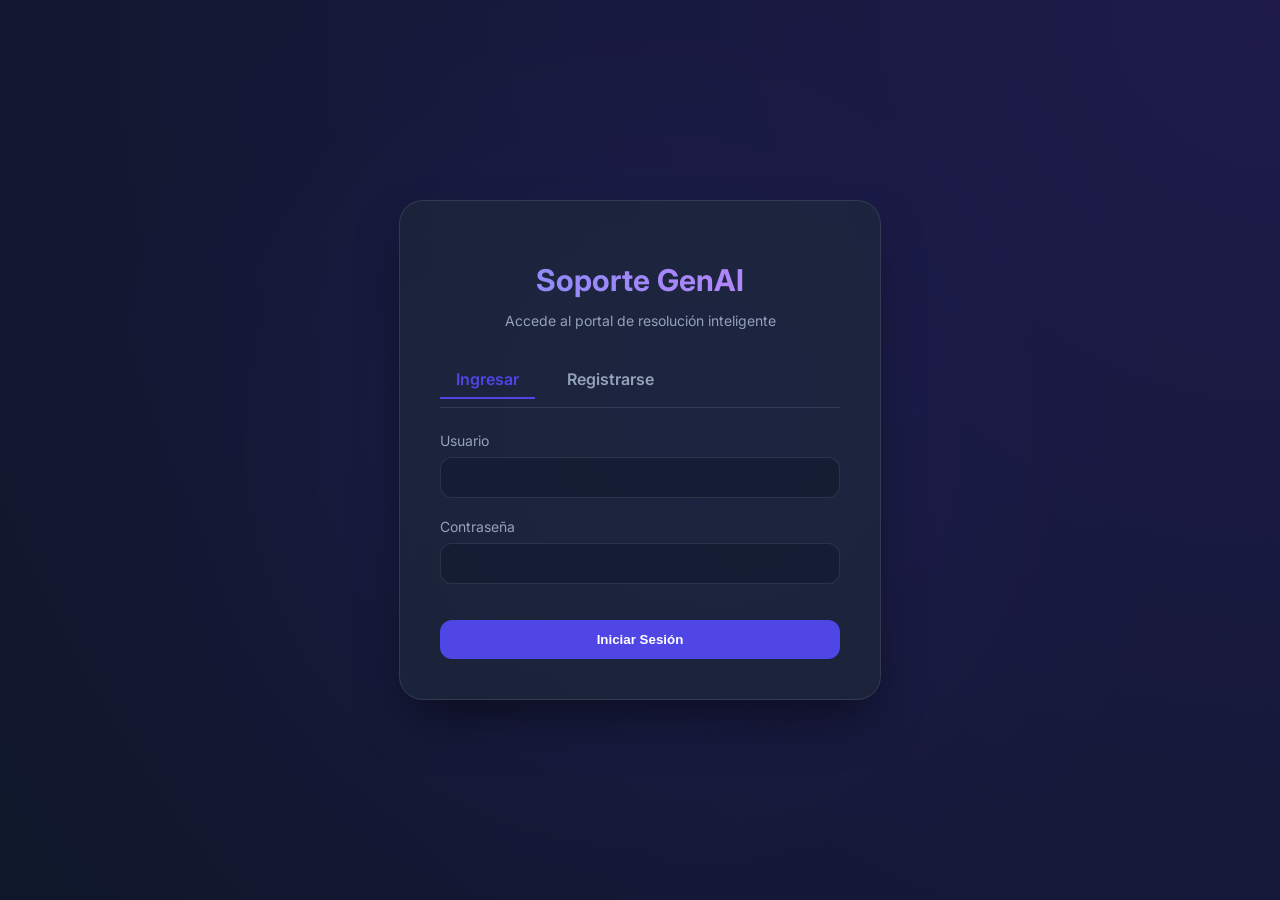
==== api/templates/auth.html @ 63ab6518 "feat: added UI and logic for login and register" ====
<!DOCTYPE html>
<html lang="es">

<head>
    <meta charset="UTF-8">
    <meta name="viewport" content="width=device-width, initial-scale=1.0">
    <title>Soporte GenAI - Autenticación</title>
    <link href="https://fonts.googleapis.com/css2?family=Inter:wght@300;400;600&display=swap" rel="stylesheet">
    <style>
        :root {
            --primary: #4f46e5;
            --primary-hover: #4338ca;
            --bg: #0f172a;
            --card-bg: rgba(30, 41, 59, 0.7);
            --text: #f8fafc;
        }

        body {
            margin: 0;
            padding: 0;
            font-family: 'Inter', sans-serif;
            background: radial-gradient(circle at top right, #1e1b4b, #0f172a);
            color: var(--text);
            display: flex;
            align-items: center;
            justify-content: center;
            min-height: 100vh;
            overflow: hidden;
        }

        .background-blob {
            position: absolute;
            width: 500px;
            height: 500px;
            background: var(--primary);
            filter: blur(150px);
            opacity: 0.15;
            border-radius: 50%;
            z-index: -1;
            animation: move 20s infinite alternate;
        }

        @keyframes move {
            from {
                transform: translate(-50%, -50%);
            }

            to {
                transform: translate(50%, 50%);
            }
        }

        .auth-card {
            background: var(--card-bg);
            backdrop-filter: blur(12px);
            border: 1px solid rgba(255, 255, 255, 0.1);
            padding: 2.5rem;
            border-radius: 1.5rem;
            width: 100%;
            max-width: 400px;
            box-shadow: 0 25px 50px -12px rgba(0, 0, 0, 0.5);
        }

        .auth-header {
            text-align: center;
            margin-bottom: 2rem;
        }

        .auth-header h1 {
            font-size: 1.875rem;
            font-weight: 700;
            margin-bottom: 0.5rem;
            background: linear-gradient(to right, #818cf8, #c084fc);
            -webkit-background-clip: text;
            background-clip: text;
            -webkit-text-fill-color: transparent;
        }

        .auth-tabs {
            display: flex;
            gap: 1rem;
            margin-bottom: 1.5rem;
            border-bottom: 1px solid rgba(255, 255, 255, 0.1);
            padding-bottom: 0.5rem;
        }

        .tab {
            cursor: pointer;
            padding: 0.5rem 1rem;
            font-weight: 600;
            color: #94a3b8;
            transition: all 0.2s;
        }

        .tab.active {
            color: var(--primary);
            border-bottom: 2px solid var(--primary);
        }

        .form-group {
            margin-bottom: 1.25rem;
        }

        label {
            display: block;
            font-size: 0.875rem;
            margin-bottom: 0.5rem;
            color: #94a3b8;
        }

        input {
            width: 100%;
            padding: 0.75rem 1rem;
            background: rgba(15, 23, 42, 0.5);
            border: 1px solid rgba(255, 255, 255, 0.1);
            border-radius: 0.75rem;
            color: white;
            box-sizing: border-box;
            transition: border-color 0.2s;
        }

        input:focus {
            outline: none;
            border-color: var(--primary);
        }

        button {
            width: 100%;
            padding: 0.75rem;
            background: var(--primary);
            color: white;
            border: none;
            border-radius: 0.75rem;
            font-weight: 600;
            cursor: pointer;
            transition: background 0.2s;
            margin-top: 1rem;
        }

        button:hover {
            background: var(--primary-hover);
        }

        .message {
            margin-top: 1rem;
            padding: 0.75rem;
            border-radius: 0.5rem;
            font-size: 0.875rem;
            display: none;
        }

        .message.error {
            background: rgba(239, 68, 68, 0.2);
            color: #fca5a5;
            display: block;
        }

        .message.success {
            background: rgba(34, 197, 94, 0.2);
            color: #86efac;
            display: block;
        }

        #register-form {
            display: none;
        }
    </style>
</head>

<body>
    <div class="background-blob"></div>

    <div class="auth-card">
        <div class="auth-header">
            <h1>Soporte GenAI</h1>
            <p style="color: #94a3b8; font-size: 0.875rem;">Accede al portal de resolución inteligente</p>
        </div>

        <div class="auth-tabs">
            <div class="tab active" id="login-tab">Ingresar</div>
            <div class="tab" id="register-tab">Registrarse</div>
        </div>

        <form id="login-form">
            <div class="form-group">
                <label>Usuario</label>
                <input type="text" id="login-username" required>
            </div>
            <div class="form-group">
                <label>Contraseña</label>
                <input type="password" id="login-password" required>
            </div>
            <button type="submit">Iniciar Sesión</button>
        </form>

        <form id="register-form">
            <div class="form-group">
                <label>Usuario</label>
                <input type="text" id="reg-username" required>
            </div>
            <div class="form-group">
                <label>Email</label>
                <input type="email" id="reg-email" required>
            </div>
            <div class="form-group">
                <label>Contraseña</label>
                <input type="password" id="reg-password" required>
            </div>
            <button type="submit">Crear Cuenta</button>
        </form>

        <div id="auth-message" class="message"></div>
    </div>

    <script src="/static/js/auth.js"></script>
</body>

</html>
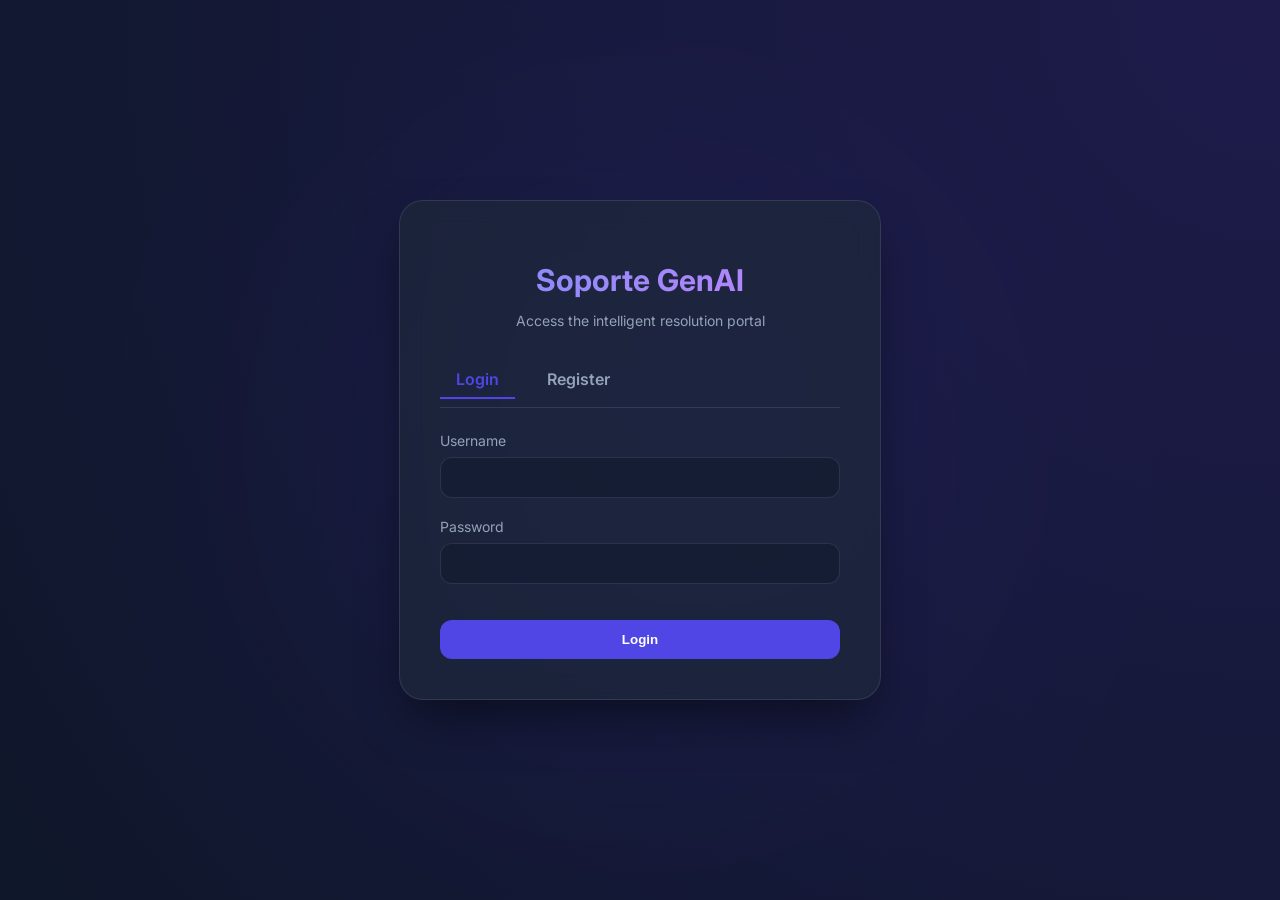
==== commit 1039cccc: "fix: code, logs, and UI translation from spanish to english in API project (both backend and UI)" ====
--- a/api/templates/auth.html
+++ b/api/templates/auth.html
@@ -173,29 +173,29 @@
     <div class="auth-card">
         <div class="auth-header">
             <h1>Soporte GenAI</h1>
-            <p style="color: #94a3b8; font-size: 0.875rem;">Accede al portal de resolución inteligente</p>
+            <p style="color: #94a3b8; font-size: 0.875rem;">Access the intelligent resolution portal</p>
         </div>
 
         <div class="auth-tabs">
-            <div class="tab active" id="login-tab">Ingresar</div>
-            <div class="tab" id="register-tab">Registrarse</div>
+            <div class="tab active" id="login-tab">Login</div>
+            <div class="tab" id="register-tab">Register</div>
         </div>
 
         <form id="login-form">
             <div class="form-group">
-                <label>Usuario</label>
+                <label>Username</label>
                 <input type="text" id="login-username" required>
             </div>
             <div class="form-group">
-                <label>Contraseña</label>
+                <label>Password</label>
                 <input type="password" id="login-password" required>
             </div>
-            <button type="submit">Iniciar Sesión</button>
+            <button type="submit">Login</button>
         </form>
 
         <form id="register-form">
             <div class="form-group">
-                <label>Usuario</label>
+                <label>Username</label>
                 <input type="text" id="reg-username" required>
             </div>
             <div class="form-group">
@@ -203,10 +203,10 @@
                 <input type="email" id="reg-email" required>
             </div>
             <div class="form-group">
-                <label>Contraseña</label>
+                <label>Password</label>
                 <input type="password" id="reg-password" required>
             </div>
-            <button type="submit">Crear Cuenta</button>
+            <button type="submit">Create Account</button>
         </form>
 
         <div id="auth-message" class="message"></div>
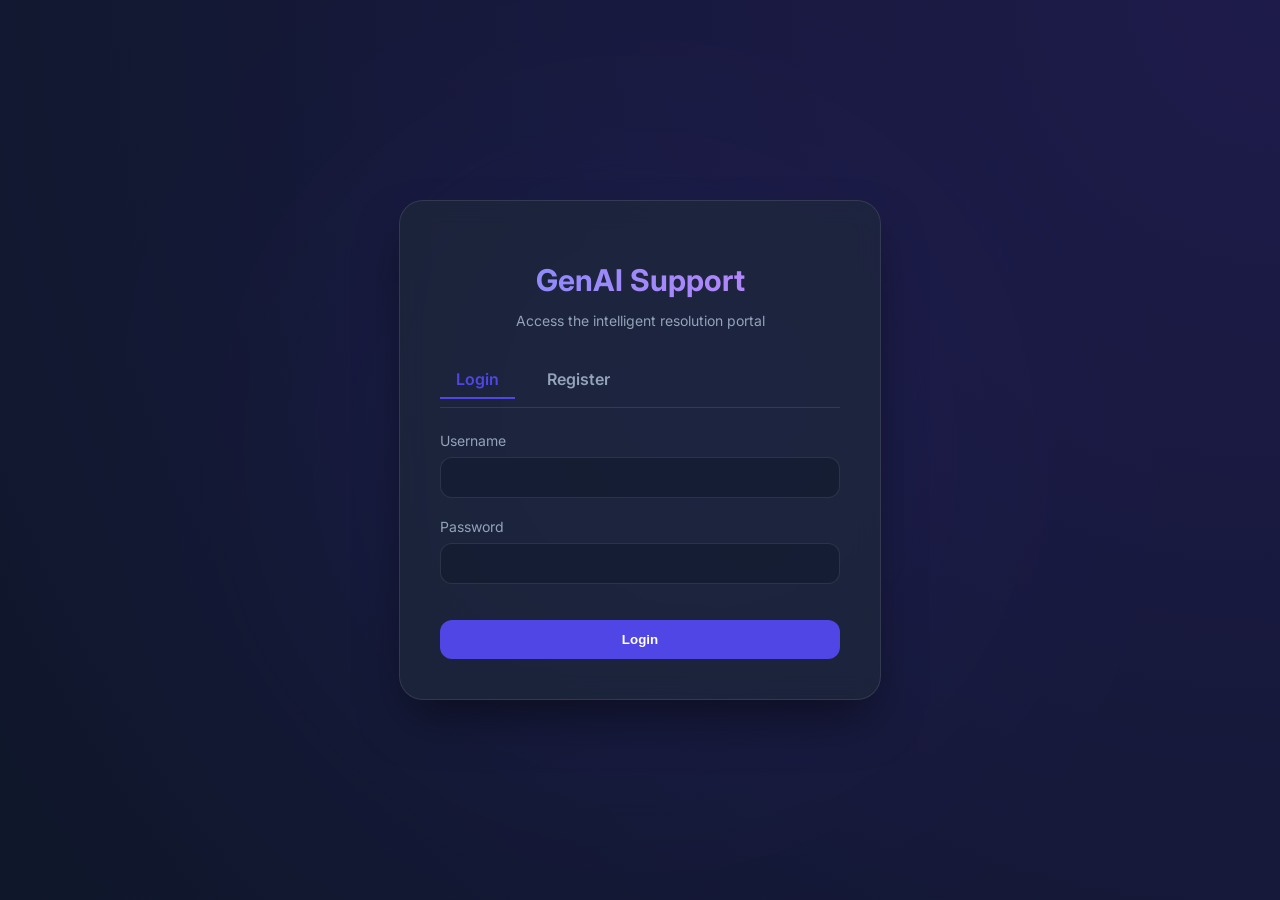
==== commit 73247a51: "fix: auth page missed translations" ====
--- a/api/templates/auth.html
+++ b/api/templates/auth.html
@@ -1,10 +1,10 @@
 <!DOCTYPE html>
-<html lang="es">
+<html lang="en">
 
 <head>
     <meta charset="UTF-8">
     <meta name="viewport" content="width=device-width, initial-scale=1.0">
-    <title>Soporte GenAI - Autenticación</title>
+    <title>GenAI Support - Authentication</title>
     <link href="https://fonts.googleapis.com/css2?family=Inter:wght@300;400;600&display=swap" rel="stylesheet">
     <style>
         :root {
@@ -172,7 +172,7 @@
 
     <div class="auth-card">
         <div class="auth-header">
-            <h1>Soporte GenAI</h1>
+            <h1>GenAI Support</h1>
             <p style="color: #94a3b8; font-size: 0.875rem;">Access the intelligent resolution portal</p>
         </div>
 
